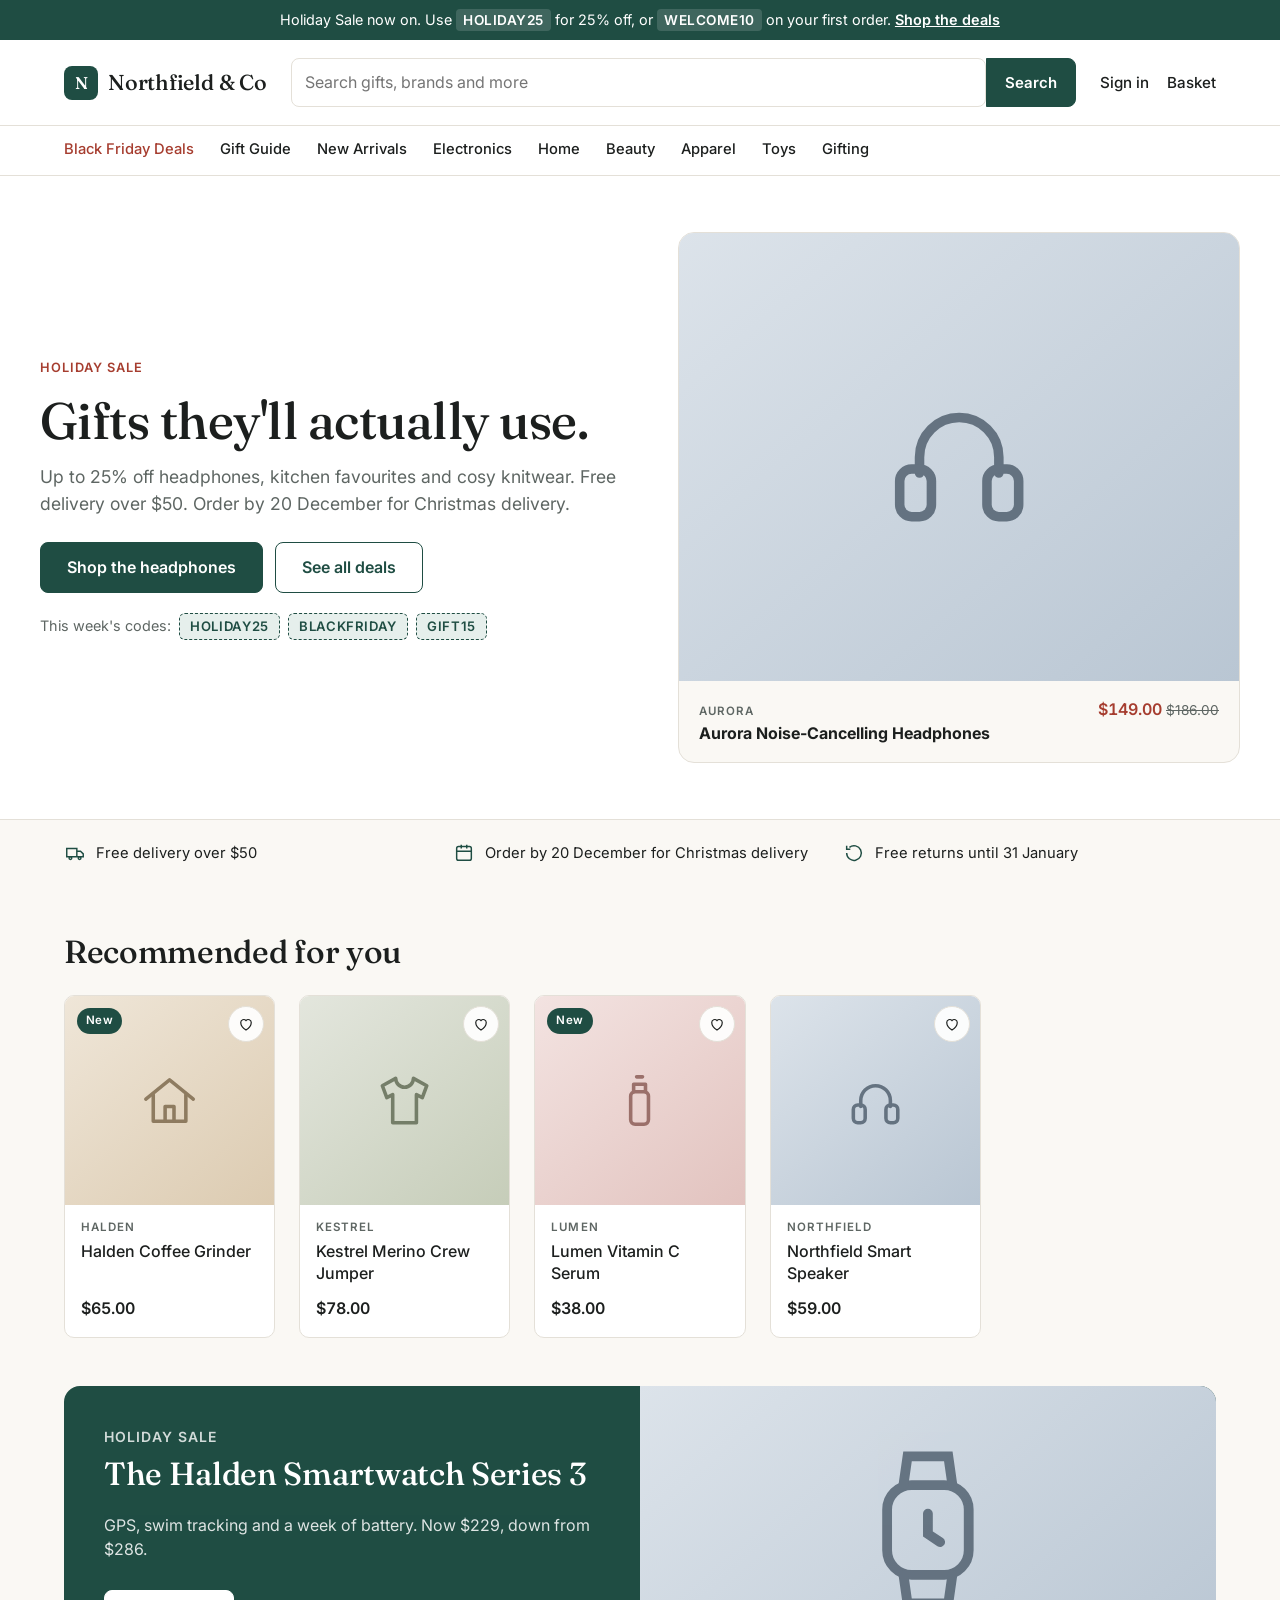
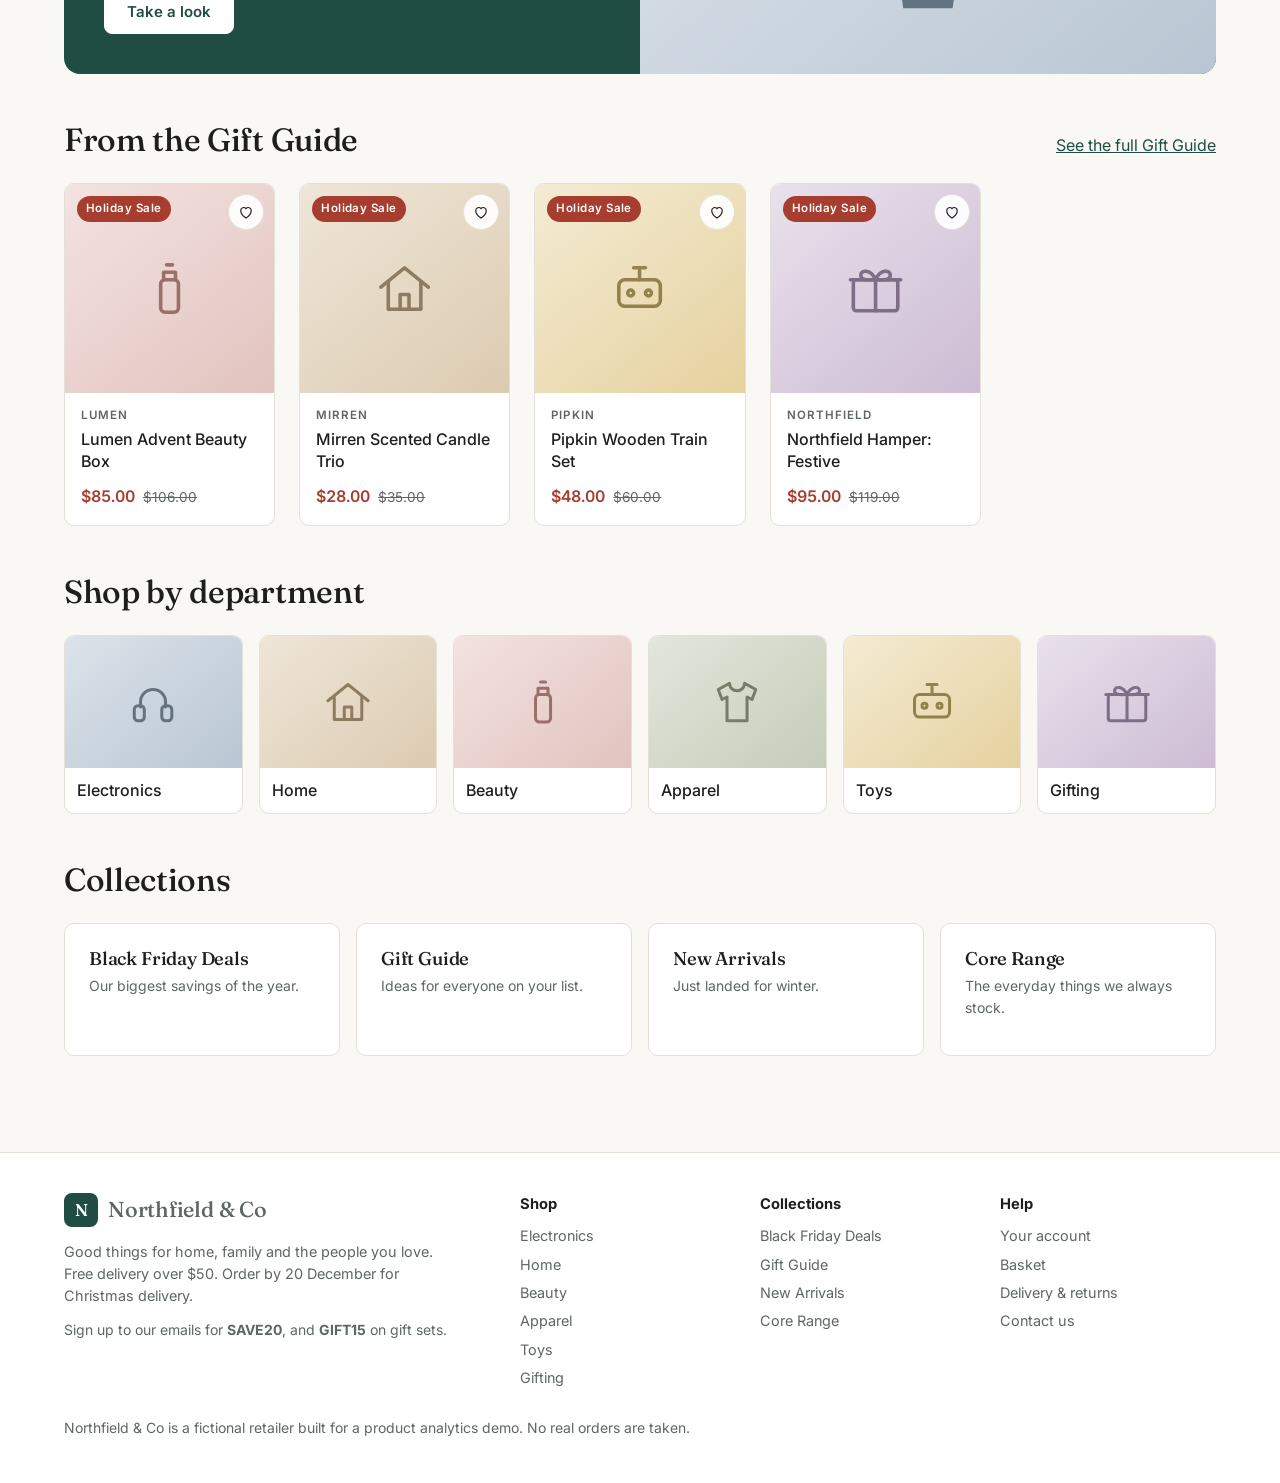
==== index.html @ b9708e74 "Amplitude demo site for Northfield & Co Co-Authored-By: Claude Opus 5.5 <noreply@anthropic.com>" ====
<!doctype html>
<html lang="en">
<head>
<meta charset="utf-8">
<!-- Analytics + Session Replay -->
<script src="https://cdn.amplitude.com/script/03eb4ab7377111df0f8b2c26bb58d3a5.js"></script>

<!-- Web Experiment: lets the visual editor attach. Keep it even though no experiment
     is configured yet, it costs nothing and saves a redeploy later -->
<script src="https://cdn.amplitude.com/script/03eb4ab7377111df0f8b2c26bb58d3a5.experiment.js"></script>

<!-- Guides & Surveys -->
<script src="https://cdn.amplitude.com/script/03eb4ab7377111df0f8b2c26bb58d3a5.engagement.js"></script>
<script>
  if (window.amplitude) {
    if (window.sessionReplay) amplitude.add(window.sessionReplay.plugin({ sampleRate: 1 }));
    if (window.engagement)    amplitude.add(window.engagement.plugin());
    amplitude.init("03eb4ab7377111df0f8b2c26bb58d3a5", { fetchRemoteConfig: true, autocapture: true });
  }
</script>
<meta name="viewport" content="width=device-width, initial-scale=1">
<title>Northfield &amp; Co — Gifts, home and more</title>
<link rel="icon" href="data:image/svg+xml,%3Csvg xmlns=%27http://www.w3.org/2000/svg%27 viewBox=%270 0 32 32%27%3E%3Crect width=%2732%27 height=%2732%27 rx=%277%27 fill=%27%231F4D43%27/%3E%3Ctext x=%2716%27 y=%2722%27 font-family=%27Georgia,serif%27 font-size=%2718%27 fill=%27white%27 text-anchor=%27middle%27%3EN%3C/text%3E%3C/svg%3E">
<link rel="preconnect" href="https://fonts.googleapis.com">
<link rel="preconnect" href="https://fonts.gstatic.com" crossorigin>
<link rel="stylesheet" href="https://fonts.googleapis.com/css2?family=Fraunces:opsz,wght@9..144,500;9..144,600&family=Inter:wght@400;500;600&display=swap">
<link rel="stylesheet" href="./assets/app.css">
</head>
<body>
<div id="site-header"></div>

<main>
  <section class="hero" data-promo-name="Holiday Sale Hero" data-promo-slot="homepage_hero">
    <div class="wrap hero-grid">
      <div>
        <span class="eyebrow">Holiday Sale</span>
        <h1>Gifts they'll actually use.</h1>
        <p class="lead">Up to 25% off headphones, kitchen favourites and cosy knitwear. Free delivery over $50. Order by 20 December for Christmas delivery.</p>
        <div class="hero-actions">
          <a class="btn btn-lg" id="hero-cta" href="product.html">Shop the headphones</a>
          <a class="btn btn-lg btn-ghost" href="category.html?collection=Black%20Friday%20Deals">See all deals</a>
        </div>
        <div class="code-strip">This week's codes:
          <span class="code-chip">HOLIDAY25</span>
          <span class="code-chip">BLACKFRIDAY</span>
          <span class="code-chip">GIFT15</span>
        </div>
      </div>
      <a class="hero-feature" id="hero-feature" href="product.html"></a>
    </div>
  </section>

  <div class="wrap">
    <div class="trust">
      <div><svg viewBox="0 0 24 24" fill="none" stroke="currentColor" stroke-width="1.6"><path d="M3 7h11v9H3zM14 10h4l3 3v3h-7"/><circle cx="7" cy="17.5" r="1.5"/><circle cx="17" cy="17.5" r="1.5"/></svg>Free delivery over $50</div>
      <div><svg viewBox="0 0 24 24" fill="none" stroke="currentColor" stroke-width="1.6"><rect x="4" y="5" width="16" height="15" rx="2"/><path d="M4 10h16M9 3v4M15 3v4"/></svg>Order by 20 December for Christmas delivery</div>
      <div><svg viewBox="0 0 24 24" fill="none" stroke="currentColor" stroke-width="1.6"><path d="M4 12a8 8 0 1 0 3-6.2"/><path d="M4 4v4h4"/></svg>Free returns until 31 January</div>
    </div>
  </div>

  <section class="section">
    <div class="wrap">
      <div class="section-head"><h2>Recommended for you</h2></div>
      <div class="grid grid-4" id="home-recs"></div>
    </div>
  </section>

  <section class="section" style="padding-top:0">
    <div class="wrap">
      <a class="promo-tile" id="promo-tile" href="product.html" data-promo-name="Smartwatch Spotlight" data-promo-slot="mid_page">
        <div class="promo-copy">
          <span class="small" style="opacity:.8;letter-spacing:.08em;text-transform:uppercase;font-weight:600">Holiday Sale</span>
          <h2>The Halden Smartwatch Series 3</h2>
          <p style="opacity:.85">GPS, swim tracking and a week of battery. Now $229, down from $286.</p>
          <span class="btn">Take a look</span>
        </div>
        <div class="ph ph-Electronics" aria-hidden="true"><svg viewBox="0 0 24 24" fill="none" stroke="currentColor" stroke-width="1.2" stroke-linecap="round"><rect x="7" y="6.5" width="10" height="11" rx="3"/><path d="M9 6.5 9.5 3h5l.5 3.5M9 17.5l.5 3.5h5l.5-3.5M12 10v2.5l1.5 1"/></svg></div>
      </a>
    </div>
  </section>

  <section class="section" style="padding-top:0">
    <div class="wrap">
      <div class="section-head"><h2>From the Gift Guide</h2><a href="category.html?collection=Gift%20Guide">See the full Gift Guide</a></div>
      <div class="grid grid-4" id="home-gifts"></div>
    </div>
  </section>

  <section class="section" style="padding-top:0">
    <div class="wrap">
      <div class="section-head"><h2>Shop by department</h2></div>
      <div class="tiles" id="home-tiles"></div>
    </div>
  </section>

  <section class="section" style="padding-top:0">
    <div class="wrap">
      <div class="section-head"><h2>Collections</h2></div>
      <div class="collections">
        <a class="collection-card" href="category.html?collection=Black%20Friday%20Deals"><h3>Black Friday Deals</h3><p class="muted small">Our biggest savings of the year.</p></a>
        <a class="collection-card" href="category.html?collection=Gift%20Guide"><h3>Gift Guide</h3><p class="muted small">Ideas for everyone on your list.</p></a>
        <a class="collection-card" href="category.html?collection=New%20Arrivals"><h3>New Arrivals</h3><p class="muted small">Just landed for winter.</p></a>
        <a class="collection-card" href="category.html?collection=Core%20Range"><h3>Core Range</h3><p class="muted small">The everyday things we always stock.</p></a>
      </div>
    </div>
  </section>
</main>

<div id="site-footer"></div>
<script src="./assets/catalogue.js"></script>
<script src="./assets/app.js"></script>
<script src="./assets/home.js"></script>
</body>
</html>
---- assets/app.css ----
/* Northfield & Co — shared styles. Colour and type tokens are documented in brand.md */
:root {
  --pine: #1F4D43;
  --pine-dark: #163A32;
  --pine-tint: #E6EFEC;
  --paper: #FAF8F4;
  --white: #FFFFFF;
  --ink: #1C1F1E;
  --muted: #5E6663;
  --line: #E4E0D8;
  --sale: #A63D2F;
  --gold: #B8893A;
  --radius: 10px;
  --serif: "Fraunces", Georgia, "Times New Roman", serif;
  --sans: "Inter", system-ui, -apple-system, "Segoe UI", Roboto, sans-serif;
  --wrap: 1200px;
}

* { box-sizing: border-box; }
html { -webkit-text-size-adjust: 100%; }
body {
  margin: 0;
  background: var(--paper);
  color: var(--ink);
  font: 400 16px/1.55 var(--sans);
}
img, svg { max-width: 100%; }
a { color: var(--pine); }
a:hover { color: var(--pine-dark); }
h1, h2, h3 { font-family: var(--serif); font-weight: 500; line-height: 1.15; letter-spacing: -0.01em; margin: 0 0 12px; }
h1 { font-size: clamp(2rem, 4.5vw, 3.2rem); }
h2 { font-size: clamp(1.5rem, 3vw, 2rem); }
h3 { font-size: 1.15rem; }
p { margin: 0 0 12px; }
[hidden] { display: none !important; }

.wrap { max-width: var(--wrap); margin: 0 auto; padding: 0 24px; }
@media (max-width: 600px) { .wrap { padding: 0 16px; } }
.muted { color: var(--muted); }
.small { font-size: 0.875rem; }
.section { padding: 48px 0; }
.section-head { display: flex; align-items: baseline; justify-content: space-between; gap: 16px; flex-wrap: wrap; margin-bottom: 24px; }
.section-head h2 { margin: 0; }

/* Buttons */
.btn {
  display: inline-flex; align-items: center; justify-content: center; gap: 8px;
  padding: 12px 22px; border-radius: 8px; border: 1px solid var(--pine);
  background: var(--pine); color: #fff; font: 600 15px/1.2 var(--sans);
  text-decoration: none; cursor: pointer; transition: background .15s;
}
.btn:hover { background: var(--pine-dark); color: #fff; }
.btn-ghost { background: transparent; color: var(--pine); }
.btn-ghost:hover { background: var(--pine-tint); color: var(--pine-dark); }
.btn-block { width: 100%; }
.btn-lg { padding: 15px 26px; font-size: 16px; }
.btn:disabled { opacity: .5; cursor: not-allowed; }
.linkish { background: none; border: 0; padding: 0; color: var(--pine); font: inherit; text-decoration: underline; cursor: pointer; }

/* Sticky promo banner */
.promo-banner {
  position: sticky; top: 0; z-index: 30;
  background: var(--pine); color: #fff; text-align: center;
  padding: 9px 16px; padding-top: calc(9px + env(safe-area-inset-top, 0px));
  font-size: 0.9rem;
}
.promo-banner a { color: #fff; font-weight: 600; }
.promo-banner code { font: 600 0.85rem/1 var(--sans); letter-spacing: .04em; background: rgba(255,255,255,.14); padding: 3px 7px; border-radius: 4px; }

/* Header */
.site-header { background: var(--white); border-bottom: 1px solid var(--line); }
.header-row { display: flex; align-items: center; gap: 24px; padding: 18px 0; flex-wrap: wrap; }
.logo { display: flex; align-items: center; gap: 10px; text-decoration: none; color: var(--ink); }
.logo-mark { width: 34px; height: 34px; border-radius: 8px; background: var(--pine); color: #fff; display: grid; place-items: center; font: 600 17px/1 var(--serif); }
.logo-word { font: 500 1.35rem/1 var(--serif); letter-spacing: -0.01em; white-space: nowrap; }
.search-form { flex: 1 1 280px; display: flex; min-width: 0; }
.search-form input {
  flex: 1; min-width: 0; padding: 11px 14px; border: 1px solid var(--line); border-right: 0;
  border-radius: 8px 0 0 8px; font: inherit; background: var(--paper);
}
.search-form input:focus { outline: 2px solid var(--pine); outline-offset: -1px; background: #fff; }
.search-form button { border-radius: 0 8px 8px 0; padding: 0 18px; }
.header-actions { display: flex; align-items: center; gap: 18px; }
.header-actions a, .header-actions button { color: var(--ink); text-decoration: none; font-weight: 500; font-size: 0.95rem; background: none; border: 0; cursor: pointer; padding: 0; font-family: inherit; display: inline-flex; align-items: center; gap: 6px; }
.header-actions a:hover, .header-actions button:hover { color: var(--pine); }
.cart-count { background: var(--pine); color: #fff; border-radius: 999px; min-width: 20px; height: 20px; padding: 0 6px; font-size: 12px; font-weight: 600; display: inline-grid; place-items: center; }
.nav { border-top: 1px solid var(--line); }
.nav ul { list-style: none; margin: 0; padding: 0; display: flex; gap: 26px; overflow-x: auto; }
.nav a { display: block; padding: 12px 0; color: var(--ink); text-decoration: none; font-size: 0.92rem; font-weight: 500; white-space: nowrap; border-bottom: 2px solid transparent; }
.nav a:hover, .nav a.active { color: var(--pine); border-bottom-color: var(--pine); }
.nav a.nav-sale { color: var(--sale); }
@media (max-width: 720px) {
  .header-row { gap: 14px; }
  .search-form { order: 3; flex-basis: 100%; }
  .header-actions { margin-left: auto; }
}

/* Hero */
.hero { background: var(--white); border-bottom: 1px solid var(--line); }
.hero-grid { display: grid; grid-template-columns: 1.05fr 1fr; gap: 48px; align-items: center; padding: 56px 0; }
.hero .eyebrow { display: inline-block; font-size: 0.8rem; font-weight: 600; letter-spacing: .08em; text-transform: uppercase; color: var(--sale); margin-bottom: 14px; }
.hero p.lead { font-size: 1.1rem; color: var(--muted); max-width: 34em; }
.hero-actions { display: flex; gap: 12px; flex-wrap: wrap; margin: 24px 0 20px; }
.code-strip { display: flex; flex-wrap: wrap; gap: 8px; align-items: center; font-size: 0.9rem; color: var(--muted); }
.code-chip { font: 600 0.82rem/1 var(--sans); letter-spacing: .05em; border: 1px dashed var(--pine); color: var(--pine); padding: 6px 10px; border-radius: 6px; background: var(--pine-tint); }
.hero-feature { display: block; text-decoration: none; color: inherit; border-radius: 16px; overflow: hidden; background: var(--paper); border: 1px solid var(--line); }
.hero-feature .ph { aspect-ratio: 5 / 4; }
.hero-feature .hero-caption { padding: 16px 20px; display: flex; justify-content: space-between; gap: 12px; align-items: baseline; }
@media (max-width: 860px) { .hero-grid { grid-template-columns: 1fr; padding: 36px 0; gap: 28px; } }

/* Placeholder product art */
.ph { position: relative; display: grid; place-items: center; aspect-ratio: 1 / 1; width: 100%; }
.ph svg { width: 34%; height: auto; opacity: .7; }
.ph-Electronics { background: linear-gradient(140deg, #DCE3EA, #B9C6D3); color: #3A4A5A; }
.ph-Home { background: linear-gradient(140deg, #EFE6D8, #DCCBB1); color: #6A5537; }
.ph-Beauty { background: linear-gradient(140deg, #F3E3E1, #E2C3BF); color: #7A4740; }
.ph-Apparel { background: linear-gradient(140deg, #E3E6DD, #C6CDB9); color: #4D5840; }
.ph-Toys { background: linear-gradient(140deg, #F4EBD3, #E6D29F); color: #6E5A22; }
.ph-Gifting { background: linear-gradient(140deg, #E9E1EC, #CDBCD4); color: #5A4563; }

/* Product grid and cards */
.grid { display: grid; grid-template-columns: repeat(auto-fill, minmax(220px, 1fr)); gap: 24px; }
.grid-4 { grid-template-columns: repeat(auto-fill, minmax(200px, 1fr)); }
@media (max-width: 520px) { .grid, .grid-4 { grid-template-columns: repeat(2, minmax(0, 1fr)); gap: 14px; } }
.card { position: relative; background: var(--white); border: 1px solid var(--line); border-radius: var(--radius); overflow: hidden; display: flex; flex-direction: column; transition: box-shadow .15s, transform .15s; }
.card:hover { box-shadow: 0 6px 20px rgba(28,31,30,.08); transform: translateY(-2px); }
.card a.card-link { color: inherit; text-decoration: none; display: flex; flex-direction: column; flex: 1; }
.card-body { padding: 14px 16px 16px; display: flex; flex-direction: column; gap: 4px; flex: 1; }
.brand-label { font-size: 0.72rem; font-weight: 600; letter-spacing: .09em; text-transform: uppercase; color: var(--muted); }
.card-name { font-weight: 500; line-height: 1.35; }
.price-row { margin-top: auto; padding-top: 8px; display: flex; align-items: baseline; gap: 8px; }
.price { font-weight: 600; font-variant-numeric: tabular-nums; }
.price.sale { color: var(--sale); }
.was { color: var(--muted); text-decoration: line-through; font-size: 0.85rem; }
.badge { position: absolute; top: 12px; left: 12px; z-index: 2; background: var(--sale); color: #fff; font-size: 0.72rem; font-weight: 600; letter-spacing: .04em; padding: 4px 9px; border-radius: 999px; }
.badge-new { background: var(--pine); }
.save-btn { position: absolute; top: 10px; right: 10px; z-index: 2; width: 36px; height: 36px; border-radius: 999px; border: 1px solid var(--line); background: rgba(255,255,255,.92); display: grid; place-items: center; cursor: pointer; color: var(--ink); }
.save-btn svg { width: 18px; height: 18px; }
.save-btn[aria-pressed="true"] { color: var(--sale); }
.save-btn[aria-pressed="true"] svg path { fill: currentColor; }

/* Category tiles */
.tiles { display: grid; grid-template-columns: repeat(6, minmax(0, 1fr)); gap: 16px; }
@media (max-width: 900px) { .tiles { grid-template-columns: repeat(3, minmax(0, 1fr)); } }
@media (max-width: 520px) { .tiles { grid-template-columns: repeat(2, minmax(0, 1fr)); } }
.tile { text-decoration: none; color: var(--ink); border-radius: var(--radius); overflow: hidden; border: 1px solid var(--line); background: var(--white); }
.tile .ph { aspect-ratio: 4 / 3; }
.tile span { display: block; padding: 10px 12px; font-weight: 500; }

/* Collection cards */
.collections { display: grid; grid-template-columns: repeat(4, minmax(0, 1fr)); gap: 16px; }
@media (max-width: 900px) { .collections { grid-template-columns: repeat(2, minmax(0, 1fr)); } }
.collection-card { display: block; padding: 24px; border-radius: var(--radius); border: 1px solid var(--line); background: var(--white); text-decoration: none; color: var(--ink); }
.collection-card h3 { margin-bottom: 6px; }
.collection-card:hover { border-color: var(--pine); }

/* Mid-page promo */
.promo-tile { display: grid; grid-template-columns: 1fr 1fr; border-radius: 16px; overflow: hidden; background: var(--pine); color: #fff; text-decoration: none; }
.promo-tile:hover { color: #fff; }
.promo-tile .promo-copy { padding: 40px; display: flex; flex-direction: column; justify-content: center; gap: 8px; }
.promo-tile .promo-copy h2 { color: #fff; }
.promo-tile .ph { aspect-ratio: auto; min-height: 260px; }
.promo-tile .btn { background: #fff; color: var(--pine); border-color: #fff; align-self: flex-start; margin-top: 8px; }
@media (max-width: 760px) { .promo-tile { grid-template-columns: 1fr; } .promo-tile .promo-copy { padding: 28px; } }

/* Trust strip */
.trust { display: grid; grid-template-columns: repeat(3, minmax(0, 1fr)); gap: 16px; padding: 22px 0; font-size: 0.92rem; }
.trust div { display: flex; gap: 10px; align-items: center; }
.trust svg { width: 22px; height: 22px; color: var(--pine); flex: none; }
@media (max-width: 700px) { .trust { grid-template-columns: 1fr; gap: 10px; } }

/* Page header + filters */
.page-head { padding: 36px 0 20px; }
.crumbs { font-size: 0.85rem; color: var(--muted); margin-bottom: 10px; }
.crumbs a { color: var(--muted); }
.filters { display: flex; gap: 8px; flex-wrap: wrap; margin-bottom: 24px; align-items: center; }
.chip { border: 1px solid var(--line); background: var(--white); border-radius: 999px; padding: 7px 14px; font: 500 0.88rem/1 var(--sans); cursor: pointer; color: var(--ink); }
.chip[aria-pressed="true"] { background: var(--pine); border-color: var(--pine); color: #fff; }
.chip:hover { border-color: var(--pine); }

/* Product detail */
.pdp { display: grid; grid-template-columns: 1.1fr 1fr; gap: 48px; padding: 32px 0 48px; }
@media (max-width: 860px) { .pdp { grid-template-columns: 1fr; gap: 24px; } }
.pdp-media { border-radius: 16px; overflow: hidden; border: 1px solid var(--line); position: relative; }
.pdp-info h1 { font-size: clamp(1.7rem, 3.4vw, 2.4rem); }
.pdp-price { font-size: 1.5rem; display: flex; gap: 12px; align-items: baseline; margin: 8px 0 16px; }
.stars { color: var(--gold); letter-spacing: 1px; }
.qty { display: inline-flex; align-items: center; border: 1px solid var(--line); border-radius: 8px; background: #fff; }
.qty button { width: 38px; height: 42px; border: 0; background: none; font-size: 18px; cursor: pointer; color: var(--ink); }
.qty span { min-width: 30px; text-align: center; font-weight: 600; font-variant-numeric: tabular-nums; }
.pdp-actions { display: flex; gap: 12px; flex-wrap: wrap; margin: 20px 0; }
.pdp-actions .btn { flex: 1 1 200px; }
.facts { list-style: none; padding: 0; margin: 20px 0; border-top: 1px solid var(--line); }
.facts li { padding: 12px 0; border-bottom: 1px solid var(--line); display: flex; justify-content: space-between; gap: 16px; font-size: 0.93rem; }
.facts li span:first-child { color: var(--muted); }
.reviews { margin-top: 8px; }
.review { padding: 14px 0; border-bottom: 1px solid var(--line); }
.review strong { display: block; margin-bottom: 2px; }
.added-note { background: var(--pine-tint); border-radius: 8px; padding: 12px 14px; font-size: 0.93rem; }

/* Cart */
.cart-layout { display: grid; grid-template-columns: 1.6fr 1fr; gap: 40px; padding: 8px 0 56px; align-items: start; }
@media (max-width: 860px) { .cart-layout { grid-template-columns: 1fr; } }
.cart-line { display: grid; grid-template-columns: 96px 1fr auto; gap: 18px; padding: 18px 0; border-bottom: 1px solid var(--line); align-items: center; }
.cart-line .ph { border-radius: 8px; }
.cart-line .ph svg { width: 44%; }
.cart-line h3 { font-family: var(--sans); font-weight: 500; font-size: 1rem; margin: 2px 0 6px; }
.cart-line h3 a { color: inherit; text-decoration: none; }
.line-total { text-align: right; font-weight: 600; font-variant-numeric: tabular-nums; }
.panel { background: var(--white); border: 1px solid var(--line); border-radius: var(--radius); padding: 24px; }
.summary-row { display: flex; justify-content: space-between; padding: 6px 0; font-variant-numeric: tabular-nums; }
.summary-total { border-top: 1px solid var(--line); margin-top: 10px; padding-top: 14px; font-weight: 600; font-size: 1.1rem; }
.promo-form { margin: 18px 0; padding: 18px 0; border-top: 1px solid var(--line); border-bottom: 1px solid var(--line); }
.promo-form label { display: block; font-weight: 500; margin-bottom: 8px; font-size: 0.93rem; }
.promo-row { display: flex; gap: 8px; }
.promo-row input { flex: 1; min-width: 0; text-transform: uppercase; }
.promo-error { color: var(--sale); font-size: 0.88rem; margin-top: 8px; }
.empty { text-align: center; padding: 64px 16px; }

/* Forms */
.field { display: flex; flex-direction: column; gap: 6px; margin-bottom: 14px; }
.field label { font-weight: 500; font-size: 0.9rem; }
input[type="text"], input[type="email"], input[type="number"], input[type="search"], select {
  padding: 11px 13px; border: 1px solid var(--line); border-radius: 8px; font: inherit; background: #fff; color: var(--ink); width: 100%;
}
input:focus, select:focus { outline: 2px solid var(--pine); outline-offset: -1px; }
.row-2 { display: grid; grid-template-columns: 1fr 1fr; gap: 12px; }
@media (max-width: 520px) { .row-2 { grid-template-columns: 1fr; } }
.options { display: grid; gap: 10px; margin-bottom: 18px; }
.option { display: flex; gap: 12px; align-items: flex-start; padding: 14px; border: 1px solid var(--line); border-radius: 8px; background: #fff; cursor: pointer; }
.option:has(input:checked) { border-color: var(--pine); background: var(--pine-tint); }
.option input { margin-top: 4px; accent-color: var(--pine); }
.option .opt-main { flex: 1; }
.option .opt-side { font-weight: 600; font-variant-numeric: tabular-nums; }
.step { margin-bottom: 28px; }
.step h2 { font-size: 1.3rem; }
.signin-prompt { display: flex; justify-content: space-between; align-items: center; gap: 16px; flex-wrap: wrap; background: var(--pine-tint); border-radius: var(--radius); padding: 16px 20px; margin-bottom: 28px; }
.confirm { text-align: center; max-width: 620px; margin: 0 auto; padding: 64px 0; }
.confirm .tick { width: 64px; height: 64px; border-radius: 999px; background: var(--pine); color: #fff; display: grid; place-items: center; margin: 0 auto 20px; }
.mini-line { display: flex; justify-content: space-between; gap: 12px; font-size: 0.92rem; padding: 6px 0; }

/* Modal */
.modal-backdrop { position: fixed; inset: 0; background: rgba(28,31,30,.45); z-index: 100; display: grid; place-items: center; padding: 16px; }
.modal { background: var(--white); border-radius: 14px; width: 100%; max-width: 460px; padding: 28px; max-height: 92vh; overflow-y: auto; }
.modal-head { display: flex; justify-content: space-between; align-items: center; margin-bottom: 8px; }
.modal-head h2 { margin: 0; font-size: 1.5rem; }
.icon-btn { border: 0; background: none; font-size: 22px; cursor: pointer; color: var(--muted); line-height: 1; padding: 4px; }
.id-preview { background: var(--paper); border: 1px dashed var(--line); border-radius: 8px; padding: 10px 12px; font: 500 0.92rem/1.3 ui-monospace, SFMono-Regular, Menlo, monospace; word-break: break-all; margin-bottom: 18px; }
.seg-options { display: grid; gap: 8px; }

/* Toast */
.toast { position: fixed; left: 50%; bottom: calc(24px + env(safe-area-inset-bottom, 0px)); transform: translateX(-50%); background: var(--ink); color: #fff; padding: 12px 18px; border-radius: 8px; z-index: 120; font-size: 0.93rem; box-shadow: 0 8px 24px rgba(0,0,0,.18); max-width: calc(100vw - 32px); }

/* Footer */
.site-footer { background: var(--white); border-top: 1px solid var(--line); margin-top: 48px; padding: 40px 0 calc(32px + env(safe-area-inset-bottom, 0px)); font-size: 0.9rem; color: var(--muted); }
.footer-grid { display: grid; grid-template-columns: 2fr 1fr 1fr 1fr; gap: 24px; }
.footer-grid h4 { color: var(--ink); margin: 0 0 10px; font-size: 0.92rem; }
.footer-grid ul { list-style: none; padding: 0; margin: 0; display: grid; gap: 6px; }
.footer-grid a { color: var(--muted); text-decoration: none; }
.footer-grid a:hover { color: var(--pine); }
@media (max-width: 760px) { .footer-grid { grid-template-columns: 1fr 1fr; } }

/* Presenter cheat sheet (Shift + D) */
.presenter { position: fixed; right: 16px; bottom: calc(16px + env(safe-area-inset-bottom, 0px)); z-index: 90; width: 330px; max-width: calc(100vw - 32px); max-height: 75vh; overflow-y: auto; background: var(--white); border: 1px solid var(--line); border-radius: 12px; box-shadow: 0 12px 32px rgba(0,0,0,.16); padding: 18px; font-size: 0.85rem; }
.presenter h4 { margin: 14px 0 6px; font-size: 0.78rem; text-transform: uppercase; letter-spacing: .08em; color: var(--muted); }
.presenter ul { margin: 0; padding-left: 16px; }
.presenter li { margin: 3px 0; }
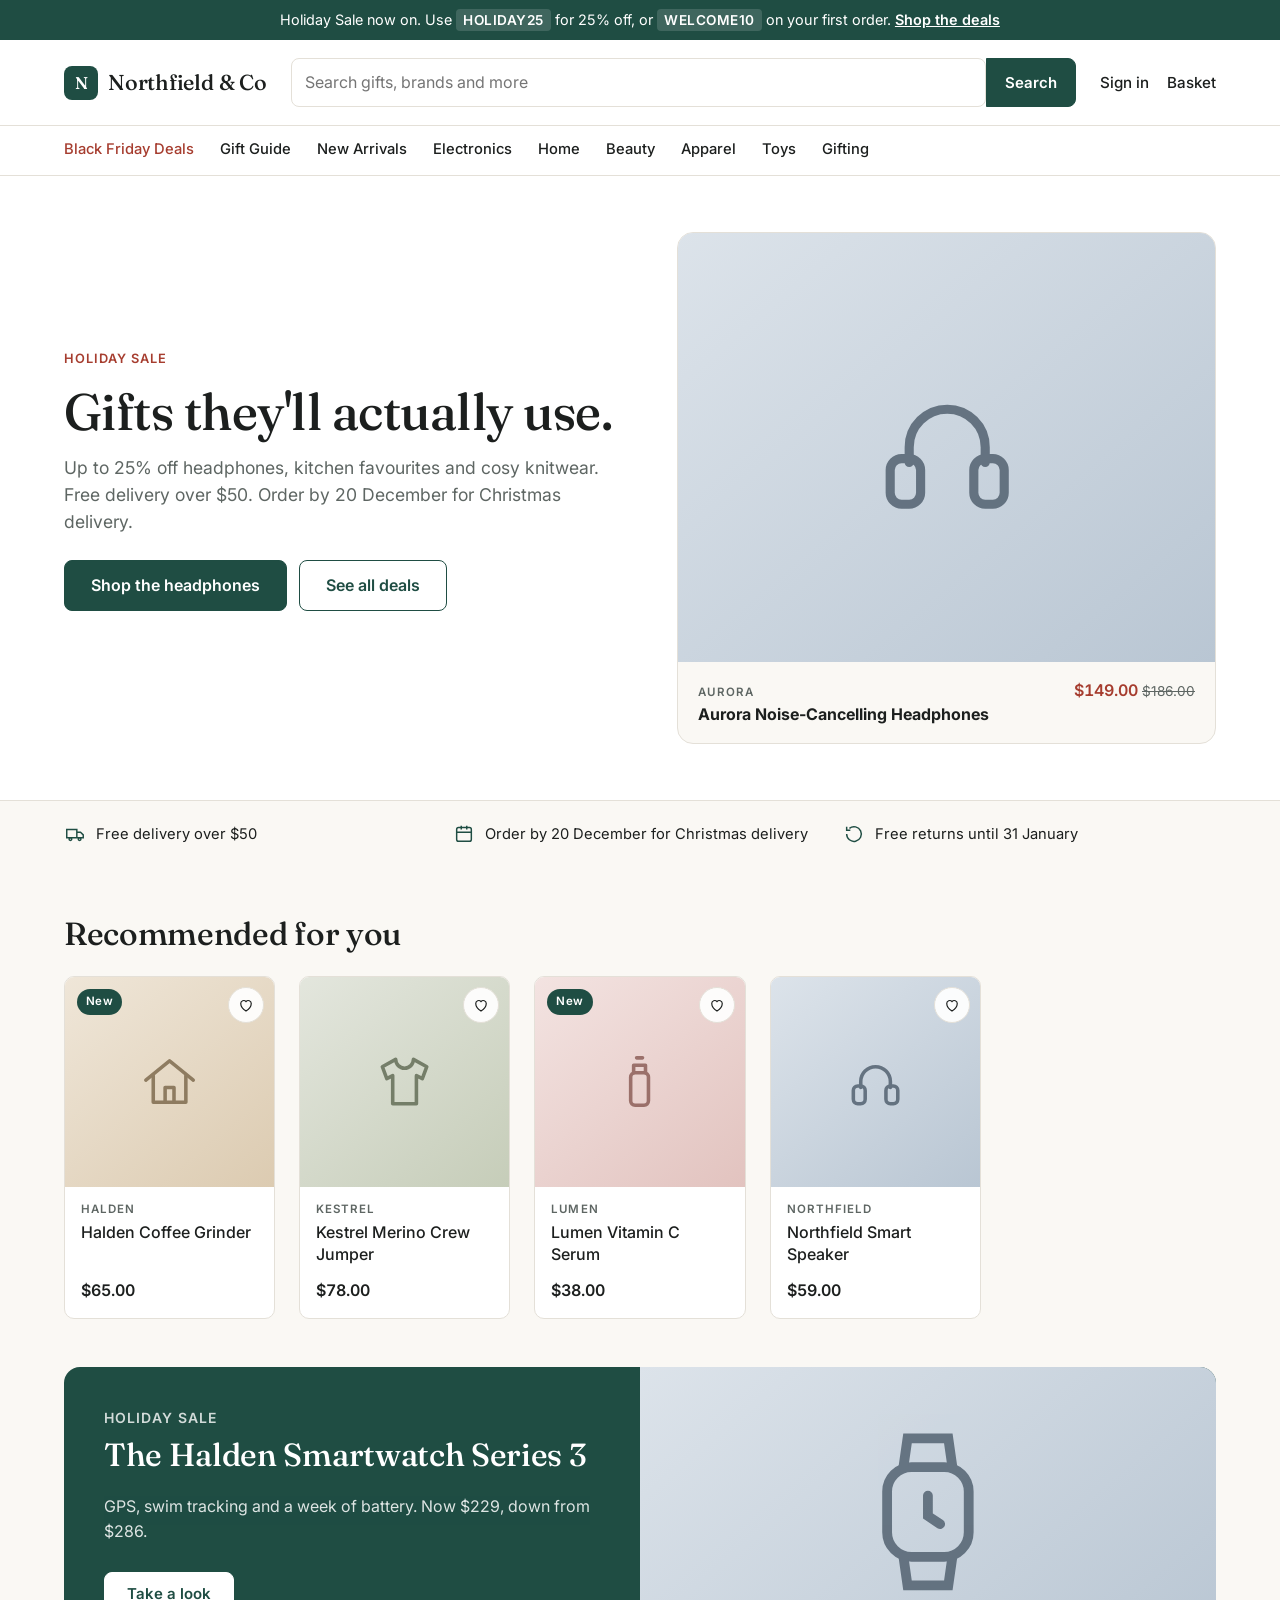
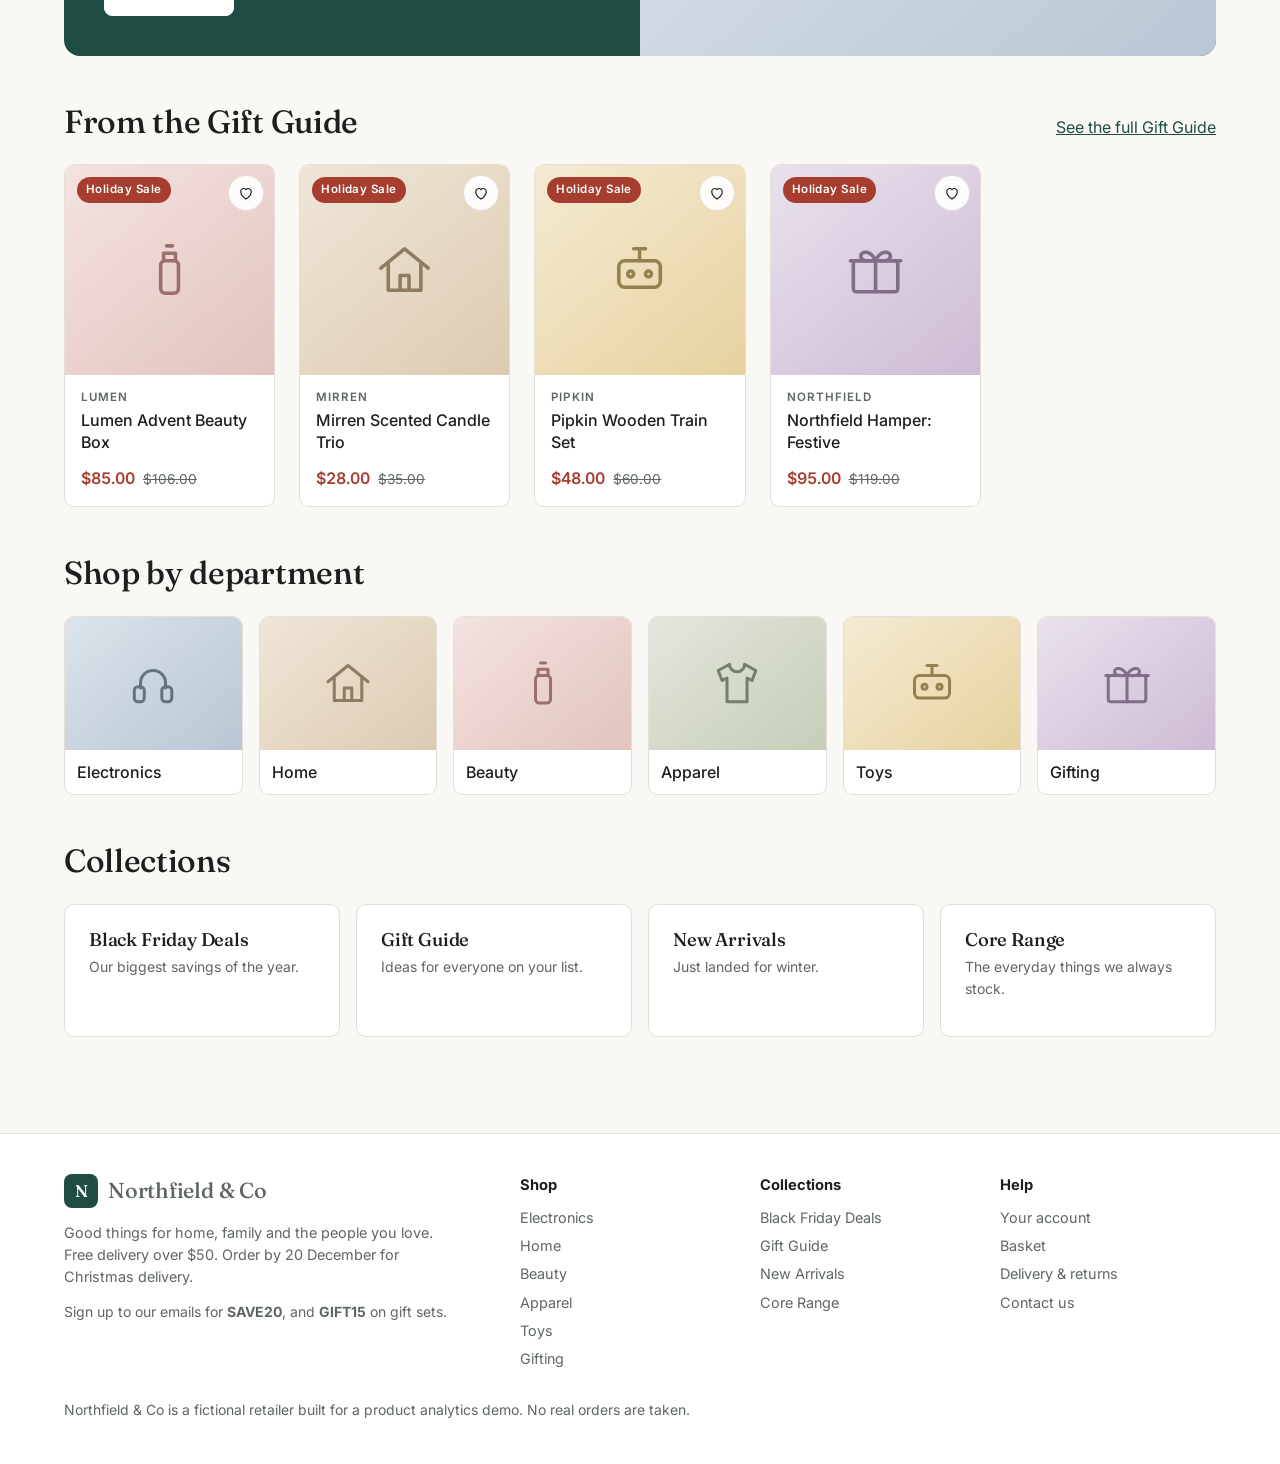
==== commit af4c34e0: "Remove promo code chips from the home page hero Co-Authored-By: Claude Opus 5.5 <noreply@anthropic.c" ====
--- a/index.html
+++ b/index.html
@@ -39,11 +39,6 @@
         <div class="hero-actions">
           <a class="btn btn-lg" id="hero-cta" href="product.html">Shop the headphones</a>
           <a class="btn btn-lg btn-ghost" href="category.html?collection=Black%20Friday%20Deals">See all deals</a>
-        </div>
-        <div class="code-strip">This week's codes:
-          <span class="code-chip">HOLIDAY25</span>
-          <span class="code-chip">BLACKFRIDAY</span>
-          <span class="code-chip">GIFT15</span>
         </div>
       </div>
       <a class="hero-feature" id="hero-feature" href="product.html"></a>
--- a/assets/app.css
+++ b/assets/app.css
@@ -97,7 +97,7 @@
 
 /* Hero */
 .hero { background: var(--white); border-bottom: 1px solid var(--line); }
-.hero-grid { display: grid; grid-template-columns: 1.05fr 1fr; gap: 48px; align-items: center; padding: 56px 0; }
+.hero-grid { display: grid; grid-template-columns: 1.05fr 1fr; gap: 48px; align-items: center; padding-block: 56px; }
 .hero .eyebrow { display: inline-block; font-size: 0.8rem; font-weight: 600; letter-spacing: .08em; text-transform: uppercase; color: var(--sale); margin-bottom: 14px; }
 .hero p.lead { font-size: 1.1rem; color: var(--muted); max-width: 34em; }
 .hero-actions { display: flex; gap: 12px; flex-wrap: wrap; margin: 24px 0 20px; }
@@ -106,7 +106,7 @@
 .hero-feature { display: block; text-decoration: none; color: inherit; border-radius: 16px; overflow: hidden; background: var(--paper); border: 1px solid var(--line); }
 .hero-feature .ph { aspect-ratio: 5 / 4; }
 .hero-feature .hero-caption { padding: 16px 20px; display: flex; justify-content: space-between; gap: 12px; align-items: baseline; }
-@media (max-width: 860px) { .hero-grid { grid-template-columns: 1fr; padding: 36px 0; gap: 28px; } }
+@media (max-width: 860px) { .hero-grid { grid-template-columns: 1fr; padding-block: 36px; gap: 28px; } }
 
 /* Placeholder product art */
 .ph { position: relative; display: grid; place-items: center; aspect-ratio: 1 / 1; width: 100%; }
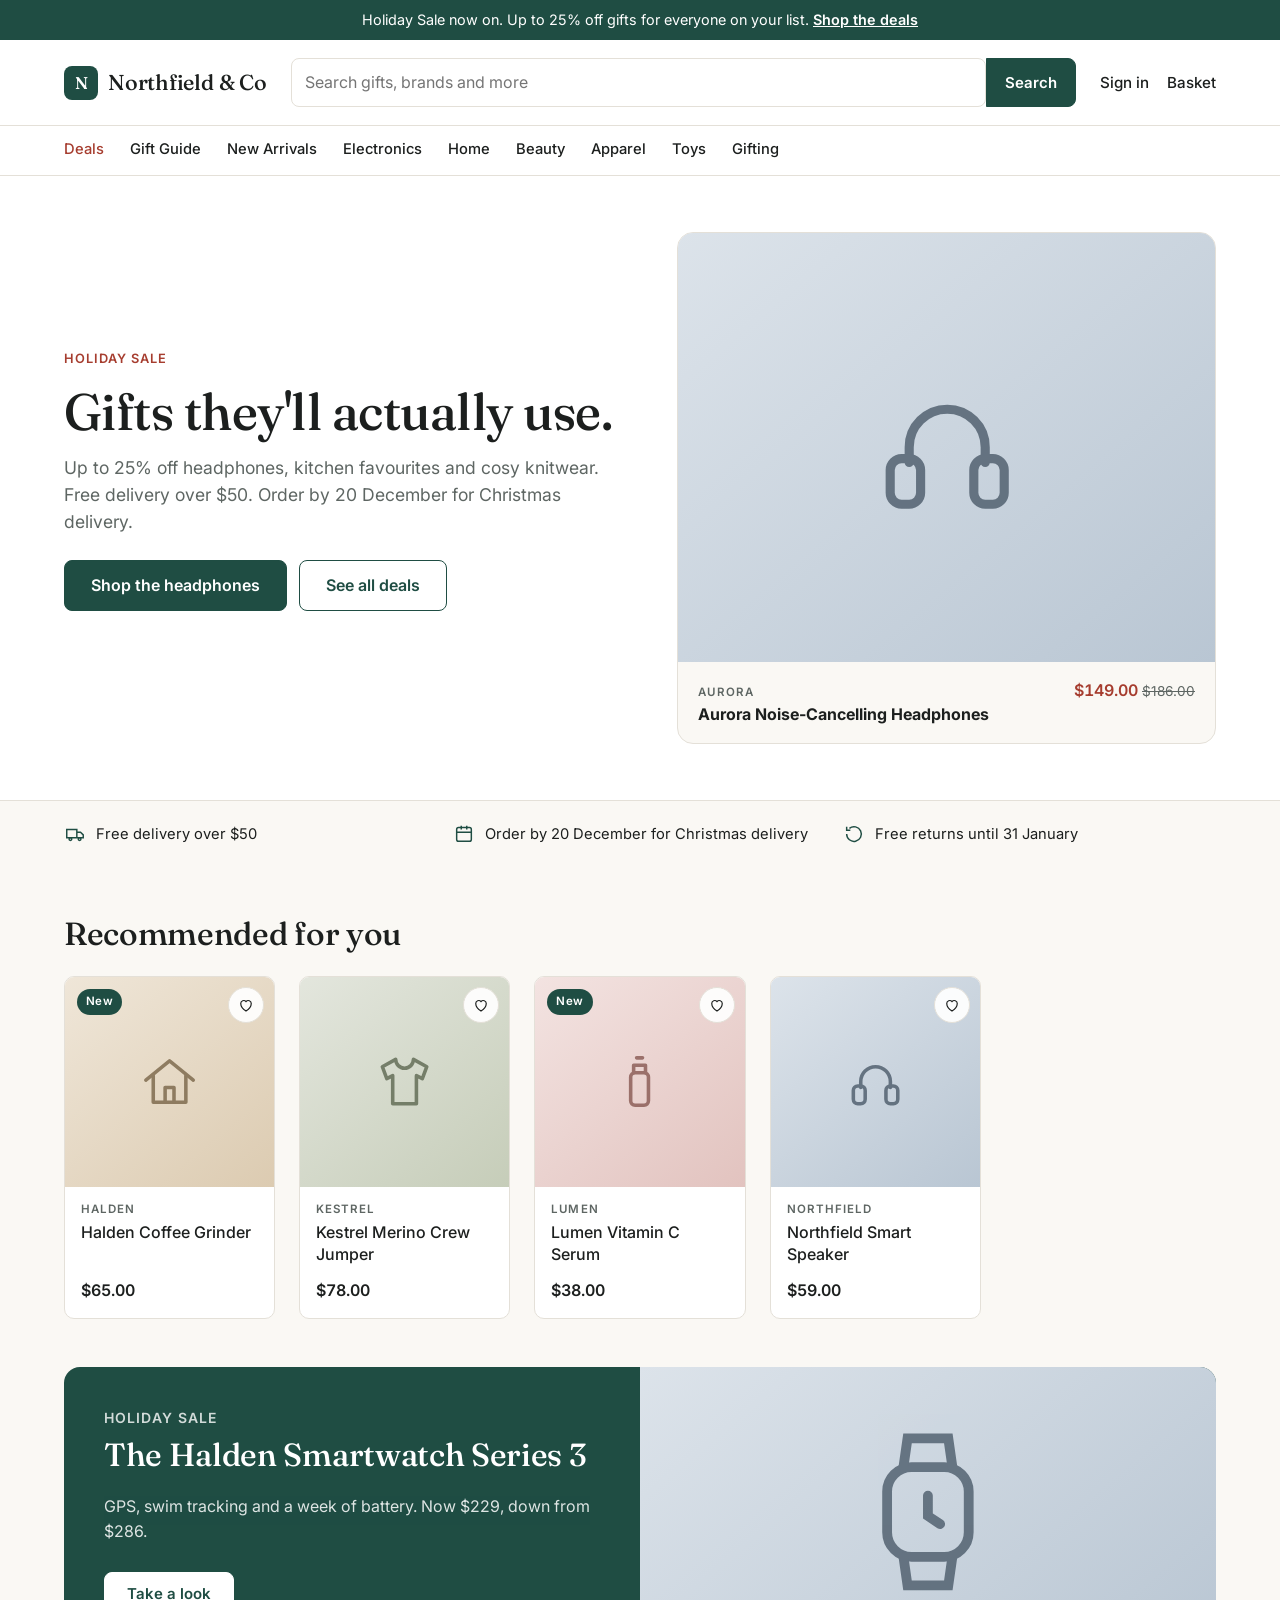
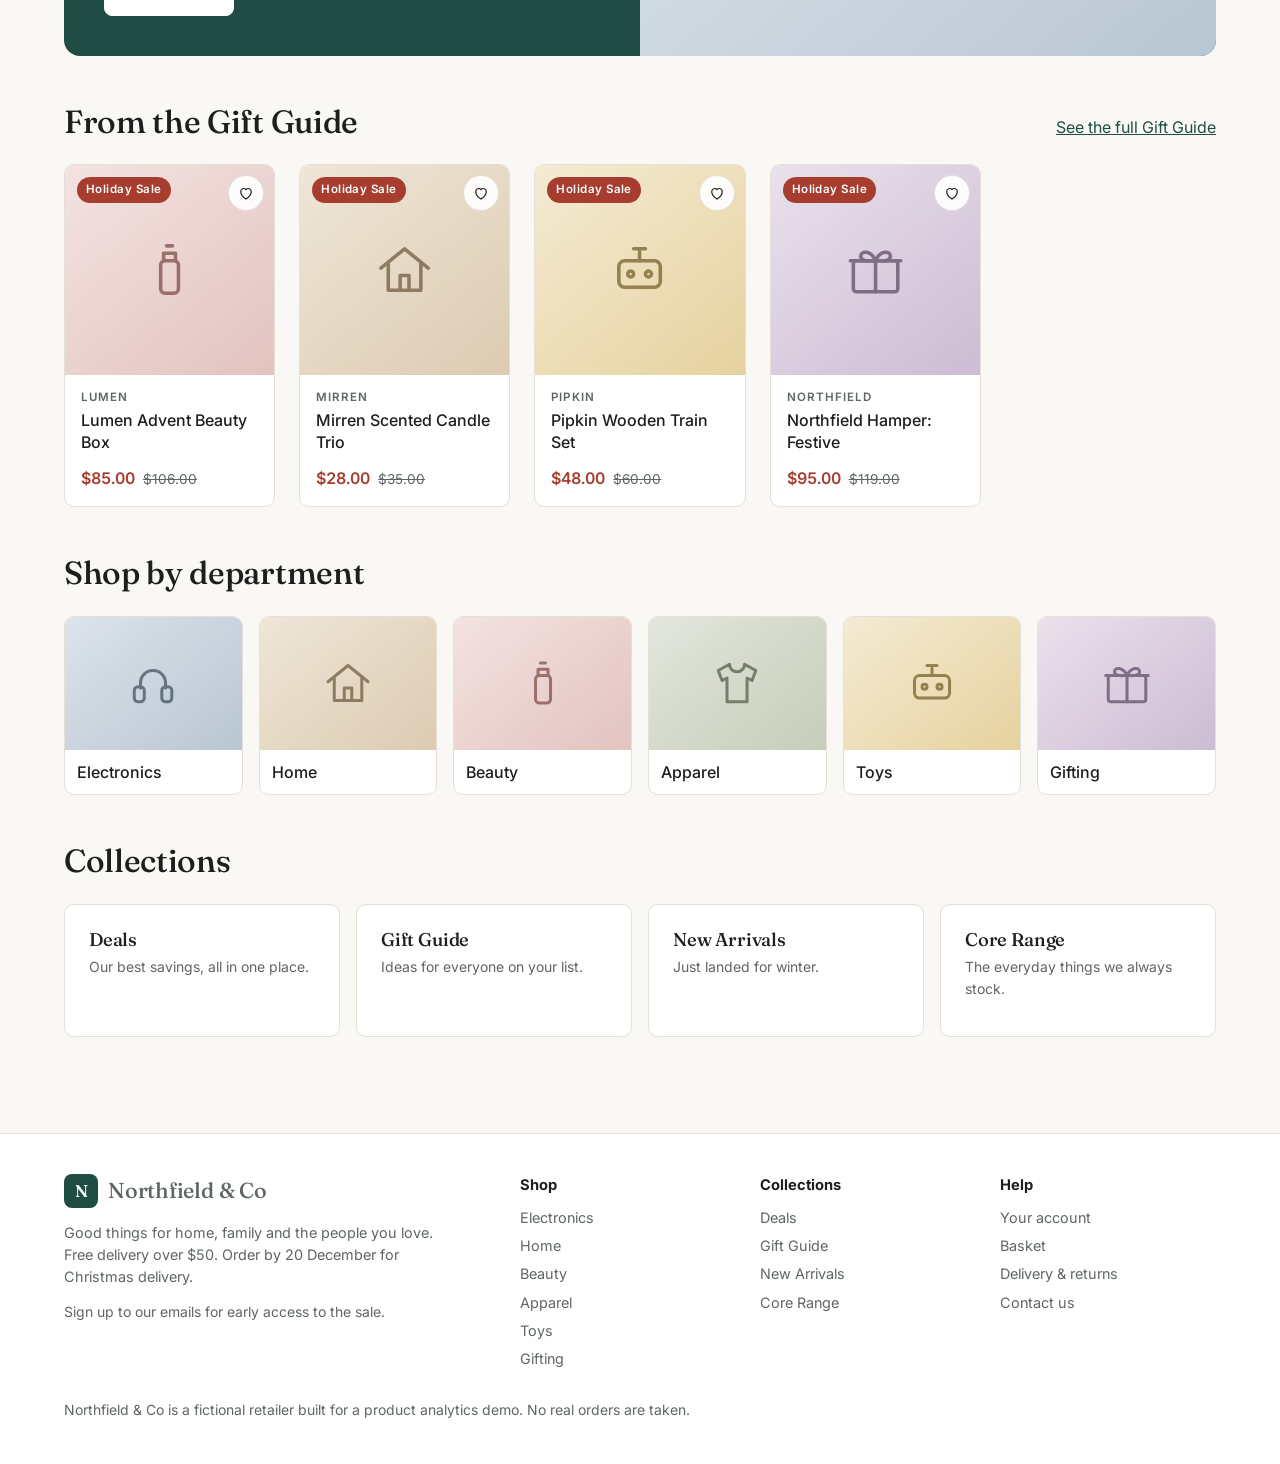
==== commit 060866f9: "Relabel the Black Friday collection as Deals on screen; tracked values unchanged Co-Authored-By: Cla" ====
--- a/index.html
+++ b/index.html
@@ -38,7 +38,7 @@
         <p class="lead">Up to 25% off headphones, kitchen favourites and cosy knitwear. Free delivery over $50. Order by 20 December for Christmas delivery.</p>
         <div class="hero-actions">
           <a class="btn btn-lg" id="hero-cta" href="product.html">Shop the headphones</a>
-          <a class="btn btn-lg btn-ghost" href="category.html?collection=Black%20Friday%20Deals">See all deals</a>
+          <a class="btn btn-lg btn-ghost" href="category.html?collection=deals">See all deals</a>
         </div>
       </div>
       <a class="hero-feature" id="hero-feature" href="product.html"></a>
@@ -92,7 +92,7 @@
     <div class="wrap">
       <div class="section-head"><h2>Collections</h2></div>
       <div class="collections">
-        <a class="collection-card" href="category.html?collection=Black%20Friday%20Deals"><h3>Black Friday Deals</h3><p class="muted small">Our biggest savings of the year.</p></a>
+        <a class="collection-card" href="category.html?collection=deals"><h3>Deals</h3><p class="muted small">Our best savings, all in one place.</p></a>
         <a class="collection-card" href="category.html?collection=Gift%20Guide"><h3>Gift Guide</h3><p class="muted small">Ideas for everyone on your list.</p></a>
         <a class="collection-card" href="category.html?collection=New%20Arrivals"><h3>New Arrivals</h3><p class="muted small">Just landed for winter.</p></a>
         <a class="collection-card" href="category.html?collection=Core%20Range"><h3>Core Range</h3><p class="muted small">The everyday things we always stock.</p></a>
